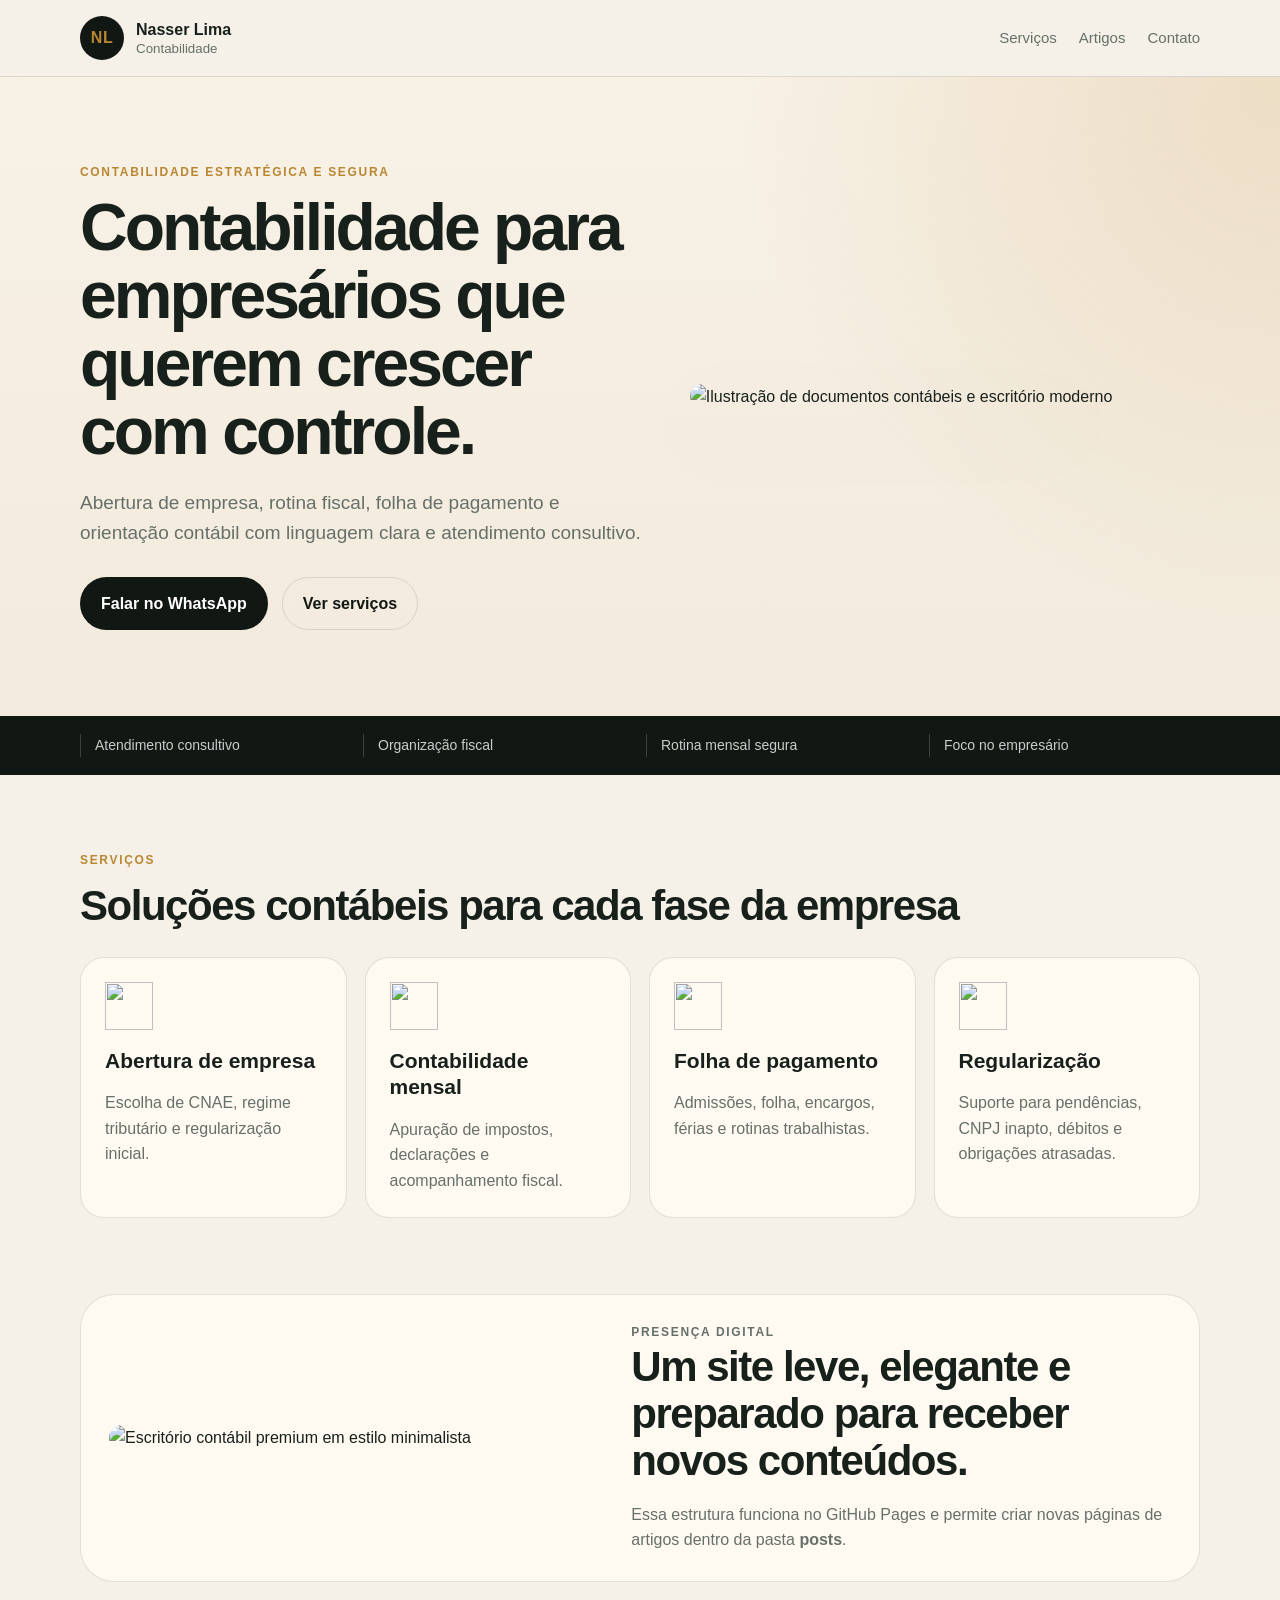
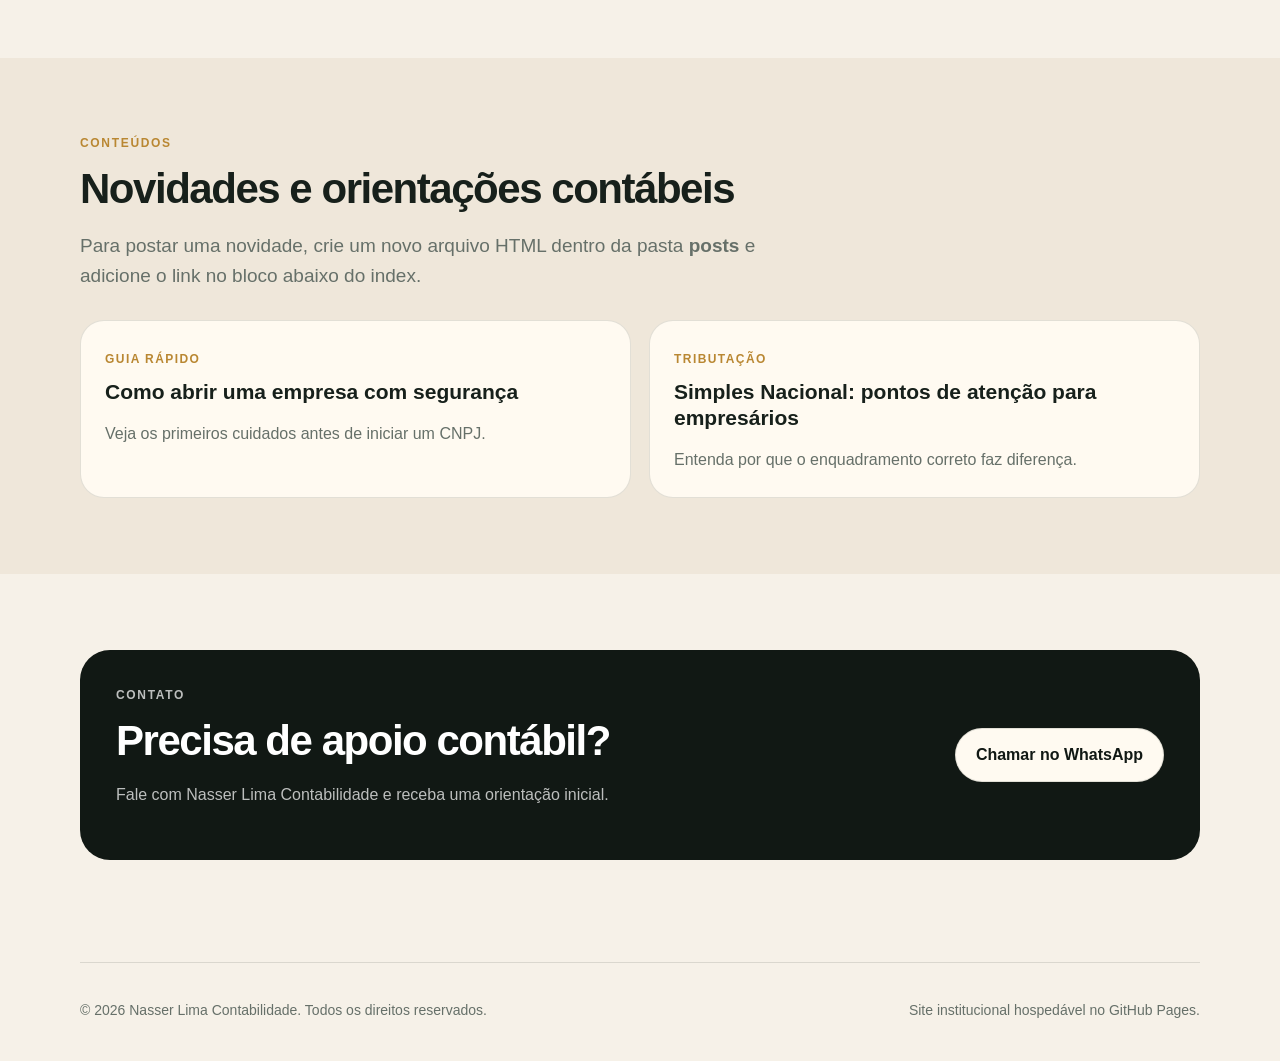
==== index.html @ 282385fc "Add files via upload" ====
<!DOCTYPE html>
<html lang="pt-BR">
<head>
  <meta charset="UTF-8" />
  <meta name="viewport" content="width=device-width, initial-scale=1.0" />
  <title>Nasser Lima Contabilidade</title>
  <meta name="description" content="Nasser Lima Contabilidade: abertura de empresas, regularização de CNPJ, Simples Nacional, folha de pagamento e assessoria contábil." />
  <link rel="stylesheet" href="style.css" />
</head>
<body>
  <header class="topbar">
    <div class="container nav">
      <div class="brand"><span class="brand-mark">NL</span><div><strong>Nasser Lima</strong><small>Contabilidade</small></div></div>
      <nav><a href="#servicos">Serviços</a><a href="#artigos">Artigos</a><a href="#contato">Contato</a></nav>
    </div>
  </header>
  <main>
    <section class="hero">
      <div class="container hero-grid">
        <div class="hero-copy">
          <p class="eyebrow">Contabilidade estratégica e segura</p>
          <h1>Contabilidade para empresários que querem crescer com controle.</h1>
          <p class="hero-text">Abertura de empresa, rotina fiscal, folha de pagamento e orientação contábil com linguagem clara e atendimento consultivo.</p>
          <div class="actions"><a class="btn primary" href="https://wa.me/5500000000000" target="_blank" rel="noopener">Falar no WhatsApp</a><a class="btn secondary" href="#servicos">Ver serviços</a></div>
        </div>
        <div class="hero-visual"><img src="assets/hero-contabilidade.svg" alt="Ilustração de documentos contábeis e escritório moderno" /></div>
      </div>
    </section>
    <section class="trust-strip"><div class="container trust-grid"><span>Atendimento consultivo</span><span>Organização fiscal</span><span>Rotina mensal segura</span><span>Foco no empresário</span></div></section>
    <section id="servicos" class="section">
      <div class="container">
        <p class="eyebrow">Serviços</p><h2>Soluções contábeis para cada fase da empresa</h2>
        <div class="cards">
          <article class="card"><img src="assets/icon-cnpj.svg" alt="" /><h3>Abertura de empresa</h3><p>Escolha de CNAE, regime tributário e regularização inicial.</p></article>
          <article class="card"><img src="assets/icon-fiscal.svg" alt="" /><h3>Contabilidade mensal</h3><p>Apuração de impostos, declarações e acompanhamento fiscal.</p></article>
          <article class="card"><img src="assets/icon-folha.svg" alt="" /><h3>Folha de pagamento</h3><p>Admissões, folha, encargos, férias e rotinas trabalhistas.</p></article>
          <article class="card"><img src="assets/icon-regularizacao.svg" alt="" /><h3>Regularização</h3><p>Suporte para pendências, CNPJ inapto, débitos e obrigações atrasadas.</p></article>
        </div>
      </div>
    </section>
    <section class="image-section"><div class="container image-box"><img src="assets/office-premium.svg" alt="Escritório contábil premium em estilo minimalista" /><div><p class="eyebrow">Presença digital</p><h2>Um site leve, elegante e preparado para receber novos conteúdos.</h2><p>Essa estrutura funciona no GitHub Pages e permite criar novas páginas de artigos dentro da pasta <strong>posts</strong>.</p></div></div></section>
    <section id="artigos" class="section muted"><div class="container"><p class="eyebrow">Conteúdos</p><h2>Novidades e orientações contábeis</h2><p class="section-intro">Para postar uma novidade, crie um novo arquivo HTML dentro da pasta <strong>posts</strong> e adicione o link no bloco abaixo do index.</p><div class="post-list"><a class="post-item" href="posts/como-abrir-empresa.html"><span>Guia rápido</span><h3>Como abrir uma empresa com segurança</h3><p>Veja os primeiros cuidados antes de iniciar um CNPJ.</p></a><a class="post-item" href="posts/simples-nacional.html"><span>Tributação</span><h3>Simples Nacional: pontos de atenção para empresários</h3><p>Entenda por que o enquadramento correto faz diferença.</p></a></div></div></section>
    <section id="contato" class="section contact"><div class="container contact-box"><div><p class="eyebrow">Contato</p><h2>Precisa de apoio contábil?</h2><p>Fale com Nasser Lima Contabilidade e receba uma orientação inicial.</p></div><a class="btn primary light" href="https://wa.me/5500000000000" target="_blank" rel="noopener">Chamar no WhatsApp</a></div></section>
  </main>
  <footer><div class="container footer-grid"><p>© 2026 Nasser Lima Contabilidade. Todos os direitos reservados.</p><p>Site institucional hospedável no GitHub Pages.</p></div></footer>
</body>
</html>
---- style.css ----
:root{--bg:#f6f1e8;--paper:#fffaf1;--ink:#17201b;--muted:#667069;--gold:#b98732;--dark:#111814;--line:rgba(17,24,20,.12)}*{box-sizing:border-box}html{scroll-behavior:smooth}body{margin:0;font-family:Arial,Helvetica,sans-serif;background:var(--bg);color:var(--ink);line-height:1.6}a{color:inherit;text-decoration:none}img{max-width:100%;display:block}.container{width:min(1120px,92%);margin:auto}.topbar{position:sticky;top:0;z-index:5;background:rgba(246,241,232,.92);backdrop-filter:blur(12px);border-bottom:1px solid var(--line)}.nav{height:76px;display:flex;align-items:center;justify-content:space-between;gap:24px}.brand{display:flex;align-items:center;gap:12px}.brand-mark{width:44px;height:44px;border-radius:50%;display:grid;place-items:center;background:var(--dark);color:var(--gold);font-weight:700;letter-spacing:.04em}.brand small{display:block;color:var(--muted);margin-top:-4px}nav{display:flex;gap:22px;color:var(--muted);font-size:15px}nav a:hover{color:var(--ink)}.hero{padding:86px 0;background:radial-gradient(circle at top right,rgba(185,135,50,.18),transparent 38%),linear-gradient(180deg,#f8f1e6 0%,#f2eadc 100%)}.hero-grid{display:grid;grid-template-columns:1.05fr .95fr;gap:46px;align-items:center}.hero-visual img{border-radius:38px;filter:drop-shadow(0 28px 55px rgba(17,24,20,.14))}.eyebrow{text-transform:uppercase;letter-spacing:.14em;color:var(--gold);font-size:12px;font-weight:700;margin:0 0 12px}h1{font-size:clamp(38px,6vw,66px);line-height:1.03;margin:0 0 22px;letter-spacing:-.045em}h2{font-size:clamp(28px,4vw,42px);line-height:1.12;margin:0 0 18px;letter-spacing:-.035em}h3{margin:0 0 10px;font-size:21px;line-height:1.25}.hero-text,.section-intro{font-size:19px;color:var(--muted);max-width:680px}.actions{display:flex;gap:14px;flex-wrap:wrap;margin-top:28px}.btn{display:inline-flex;align-items:center;justify-content:center;padding:13px 20px;border-radius:999px;font-weight:700;border:1px solid var(--line)}.btn.primary{background:var(--dark);color:#fff}.btn.secondary{background:transparent;color:var(--dark)}.btn.light{background:#fffaf1;color:#111814}.trust-strip{background:var(--dark);color:#fff}.trust-grid{display:grid;grid-template-columns:repeat(4,1fr);gap:12px;padding:18px 0;font-size:14px;color:rgba(255,255,255,.78)}.trust-grid span{border-left:1px solid rgba(255,255,255,.18);padding-left:14px}.section{padding:76px 0}.muted{background:#efe7da}.cards{display:grid;grid-template-columns:repeat(4,1fr);gap:18px;margin-top:28px}.card,.post-item{background:var(--paper);border:1px solid var(--line);border-radius:24px;padding:24px;transition:.2s ease}.card img{width:48px;height:48px;margin-bottom:18px}.card p,.post-item p,.image-box p{color:var(--muted);margin-bottom:0}.card:hover,.post-item:hover{transform:translateY(-3px);box-shadow:0 16px 44px rgba(17,24,20,.08)}.image-section{padding:0 0 76px}.image-box{display:grid;grid-template-columns:.95fr 1.05fr;gap:34px;align-items:center;background:var(--paper);border:1px solid var(--line);border-radius:34px;padding:28px}.image-box img{border-radius:28px}.post-list{display:grid;grid-template-columns:repeat(2,1fr);gap:18px;margin-top:28px}.post-item span{display:inline-block;color:var(--gold);font-size:12px;text-transform:uppercase;font-weight:700;letter-spacing:.12em;margin-bottom:10px}.contact-box{background:var(--dark);color:#fff;border-radius:30px;padding:36px;display:flex;align-items:center;justify-content:space-between;gap:24px}.contact-box p{color:rgba(255,255,255,.72)}footer{padding:26px 0;color:var(--muted);font-size:14px}.footer-grid{display:flex;justify-content:space-between;gap:20px;border-top:1px solid var(--line);padding-top:22px}@media(max-width:900px){.hero-grid,.cards,.post-list,.image-box,.trust-grid{grid-template-columns:1fr}.nav{align-items:flex-start;height:auto;padding:18px 0;flex-direction:column}nav{flex-wrap:wrap}.contact-box,.footer-grid{flex-direction:column;align-items:flex-start}h1{font-size:42px}}
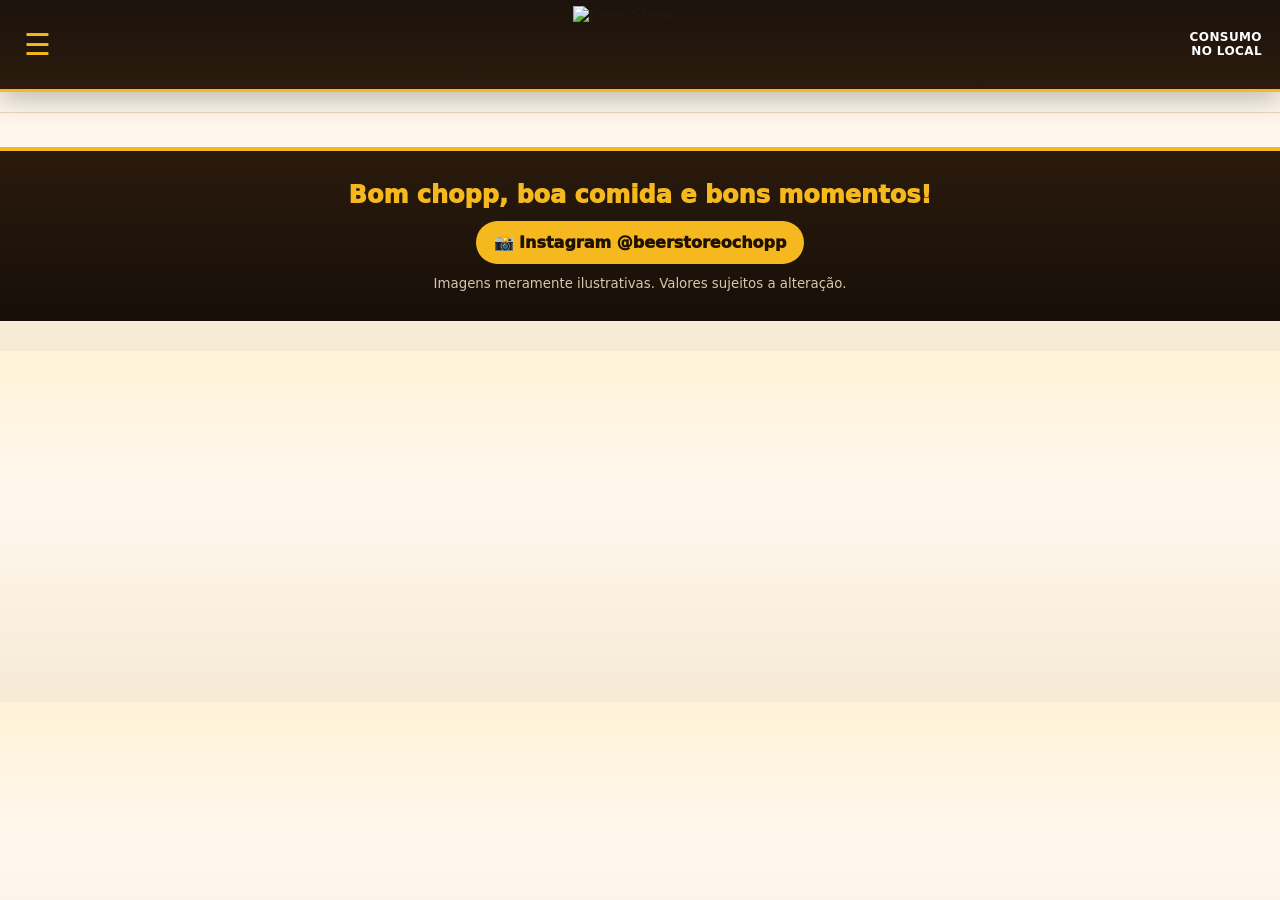
==== commit 61d72c8b: "Add files via upload" ====
--- a/index.html
+++ b/index.html
@@ -1,47 +1,31 @@
-<!DOCTYPE html>
+<!doctype html>
 <html lang="pt-BR">
 <head>
-  <meta charset="UTF-8" />
-  <meta name="viewport" content="width=device-width, initial-scale=1.0" />
-  <title>Nasser Lima Contabilidade</title>
-  <meta name="description" content="Nasser Lima Contabilidade: abertura de empresas, regularização de CNPJ, Simples Nacional, folha de pagamento e assessoria contábil." />
-  <link rel="stylesheet" href="style.css" />
+  <meta charset="utf-8">
+  <meta name="viewport" content="width=device-width, initial-scale=1">
+  <title>Beer Store | Cardápio Digital</title>
+  <meta name="description" content="Cardápio digital Beer Store - consumo no local">
+  <link rel="stylesheet" href="style.css">
 </head>
 <body>
-  <header class="topbar">
-    <div class="container nav">
-      <div class="brand"><span class="brand-mark">NL</span><div><strong>Nasser Lima</strong><small>Contabilidade</small></div></div>
-      <nav><a href="#servicos">Serviços</a><a href="#artigos">Artigos</a><a href="#contato">Contato</a></nav>
+  <header class="topo">
+    <button class="menu-btn" aria-label="Menu">☰</button>
+    <img src="imagens/logo.webp" class="logo" alt="Beer Store">
+    <span class="badge-local">Consumo<br>no local</span>
+  </header>
+  <nav class="nav" id="nav"></nav>
+  <main>
+    <div id="happyHour" class="happy hidden">
+      <strong>🍹 HAPPY HOUR</strong><span>Caipiroscas especiais no horário promocional.</span>
     </div>
-  </header>
-  <main>
-    <section class="hero">
-      <div class="container hero-grid">
-        <div class="hero-copy">
-          <p class="eyebrow">Contabilidade estratégica e segura</p>
-          <h1>Contabilidade para empresários que querem crescer com controle.</h1>
-          <p class="hero-text">Abertura de empresa, rotina fiscal, folha de pagamento e orientação contábil com linguagem clara e atendimento consultivo.</p>
-          <div class="actions"><a class="btn primary" href="https://wa.me/5500000000000" target="_blank" rel="noopener">Falar no WhatsApp</a><a class="btn secondary" href="#servicos">Ver serviços</a></div>
-        </div>
-        <div class="hero-visual"><img src="assets/hero-contabilidade.svg" alt="Ilustração de documentos contábeis e escritório moderno" /></div>
-      </div>
-    </section>
-    <section class="trust-strip"><div class="container trust-grid"><span>Atendimento consultivo</span><span>Organização fiscal</span><span>Rotina mensal segura</span><span>Foco no empresário</span></div></section>
-    <section id="servicos" class="section">
-      <div class="container">
-        <p class="eyebrow">Serviços</p><h2>Soluções contábeis para cada fase da empresa</h2>
-        <div class="cards">
-          <article class="card"><img src="assets/icon-cnpj.svg" alt="" /><h3>Abertura de empresa</h3><p>Escolha de CNAE, regime tributário e regularização inicial.</p></article>
-          <article class="card"><img src="assets/icon-fiscal.svg" alt="" /><h3>Contabilidade mensal</h3><p>Apuração de impostos, declarações e acompanhamento fiscal.</p></article>
-          <article class="card"><img src="assets/icon-folha.svg" alt="" /><h3>Folha de pagamento</h3><p>Admissões, folha, encargos, férias e rotinas trabalhistas.</p></article>
-          <article class="card"><img src="assets/icon-regularizacao.svg" alt="" /><h3>Regularização</h3><p>Suporte para pendências, CNPJ inapto, débitos e obrigações atrasadas.</p></article>
-        </div>
-      </div>
-    </section>
-    <section class="image-section"><div class="container image-box"><img src="assets/office-premium.svg" alt="Escritório contábil premium em estilo minimalista" /><div><p class="eyebrow">Presença digital</p><h2>Um site leve, elegante e preparado para receber novos conteúdos.</h2><p>Essa estrutura funciona no GitHub Pages e permite criar novas páginas de artigos dentro da pasta <strong>posts</strong>.</p></div></div></section>
-    <section id="artigos" class="section muted"><div class="container"><p class="eyebrow">Conteúdos</p><h2>Novidades e orientações contábeis</h2><p class="section-intro">Para postar uma novidade, crie um novo arquivo HTML dentro da pasta <strong>posts</strong> e adicione o link no bloco abaixo do index.</p><div class="post-list"><a class="post-item" href="posts/como-abrir-empresa.html"><span>Guia rápido</span><h3>Como abrir uma empresa com segurança</h3><p>Veja os primeiros cuidados antes de iniciar um CNPJ.</p></a><a class="post-item" href="posts/simples-nacional.html"><span>Tributação</span><h3>Simples Nacional: pontos de atenção para empresários</h3><p>Entenda por que o enquadramento correto faz diferença.</p></a></div></div></section>
-    <section id="contato" class="section contact"><div class="container contact-box"><div><p class="eyebrow">Contato</p><h2>Precisa de apoio contábil?</h2><p>Fale com Nasser Lima Contabilidade e receba uma orientação inicial.</p></div><a class="btn primary light" href="https://wa.me/5500000000000" target="_blank" rel="noopener">Chamar no WhatsApp</a></div></section>
+    <section class="hero" id="hero"></section>
+    <div id="app"></div>
+    <footer class="footer">
+      <p class="slogan">Bom chopp, boa comida e bons momentos!</p>
+      <a class="instagram" href="https://www.instagram.com/beerstoreochopp/" target="_blank" rel="noopener">📸 Instagram @beerstoreochopp</a>
+      <small>Imagens meramente ilustrativas. Valores sujeitos a alteração.</small>
+    </footer>
   </main>
-  <footer><div class="container footer-grid"><p>© 2026 Nasser Lima Contabilidade. Todos os direitos reservados.</p><p>Site institucional hospedável no GitHub Pages.</p></div></footer>
+  <script src="script.js"></script>
 </body>
 </html>
--- a/style.css
+++ b/style.css
@@ -1 +1,10 @@
- :root{--bg:#f6f1e8;--paper:#fffaf1;--ink:#17201b;--muted:#667069;--gold:#b98732;--dark:#111814;--line:rgba(17,24,20,.12)}*{box-sizing:border-box}html{scroll-behavior:smooth}body{margin:0;font-family:Arial,Helvetica,sans-serif;background:var(--bg);color:var(--ink);line-height:1.6}a{color:inherit;text-decoration:none}img{max-width:100%;display:block}.container{width:min(1120px,92%);margin:auto}.topbar{position:sticky;top:0;z-index:5;background:rgba(246,241,232,.92);backdrop-filter:blur(12px);border-bottom:1px solid var(--line)}.nav{height:76px;display:flex;align-items:center;justify-content:space-between;gap:24px}.brand{display:flex;align-items:center;gap:12px}.brand-mark{width:44px;height:44px;border-radius:50%;display:grid;place-items:center;background:var(--dark);color:var(--gold);font-weight:700;letter-spacing:.04em}.brand small{display:block;color:var(--muted);margin-top:-4px}nav{display:flex;gap:22px;color:var(--muted);font-size:15px}nav a:hover{color:var(--ink)}.hero{padding:86px 0;background:radial-gradient(circle at top right,rgba(185,135,50,.18),transparent 38%),linear-gradient(180deg,#f8f1e6 0%,#f2eadc 100%)}.hero-grid{display:grid;grid-template-columns:1.05fr .95fr;gap:46px;align-items:center}.hero-visual img{border-radius:38px;filter:drop-shadow(0 28px 55px rgba(17,24,20,.14))}.eyebrow{text-transform:uppercase;letter-spacing:.14em;color:var(--gold);font-size:12px;font-weight:700;margin:0 0 12px}h1{font-size:clamp(38px,6vw,66px);line-height:1.03;margin:0 0 22px;letter-spacing:-.045em}h2{font-size:clamp(28px,4vw,42px);line-height:1.12;margin:0 0 18px;letter-spacing:-.035em}h3{margin:0 0 10px;font-size:21px;line-height:1.25}.hero-text,.section-intro{font-size:19px;color:var(--muted);max-width:680px}.actions{display:flex;gap:14px;flex-wrap:wrap;margin-top:28px}.btn{display:inline-flex;align-items:center;justify-content:center;padding:13px 20px;border-radius:999px;font-weight:700;border:1px solid var(--line)}.btn.primary{background:var(--dark);color:#fff}.btn.secondary{background:transparent;color:var(--dark)}.btn.light{background:#fffaf1;color:#111814}.trust-strip{background:var(--dark);color:#fff}.trust-grid{display:grid;grid-template-columns:repeat(4,1fr);gap:12px;padding:18px 0;font-size:14px;color:rgba(255,255,255,.78)}.trust-grid span{border-left:1px solid rgba(255,255,255,.18);padding-left:14px}.section{padding:76px 0}.muted{background:#efe7da}.cards{display:grid;grid-template-columns:repeat(4,1fr);gap:18px;margin-top:28px}.card,.post-item{background:var(--paper);border:1px solid var(--line);border-radius:24px;padding:24px;transition:.2s ease}.card img{width:48px;height:48px;margin-bottom:18px}.card p,.post-item p,.image-box p{color:var(--muted);margin-bottom:0}.card:hover,.post-item:hover{transform:translateY(-3px);box-shadow:0 16px 44px rgba(17,24,20,.08)}.image-section{padding:0 0 76px}.image-box{display:grid;grid-template-columns:.95fr 1.05fr;gap:34px;align-items:center;background:var(--paper);border:1px solid var(--line);border-radius:34px;padding:28px}.image-box img{border-radius:28px}.post-list{display:grid;grid-template-columns:repeat(2,1fr);gap:18px;margin-top:28px}.post-item span{display:inline-block;color:var(--gold);font-size:12px;text-transform:uppercase;font-weight:700;letter-spacing:.12em;margin-bottom:10px}.contact-box{background:var(--dark);color:#fff;border-radius:30px;padding:36px;display:flex;align-items:center;justify-content:space-between;gap:24px}.contact-box p{color:rgba(255,255,255,.72)}footer{padding:26px 0;color:var(--muted);font-size:14px}.footer-grid{display:flex;justify-content:space-between;gap:20px;border-top:1px solid var(--line);padding-top:22px}@media(max-width:900px){.hero-grid,.cards,.post-list,.image-box,.trust-grid{grid-template-columns:1fr}.nav{align-items:flex-start;height:auto;padding:18px 0;flex-direction:column}nav{flex-wrap:wrap}.contact-box,.footer-grid{flex-direction:column;align-items:flex-start}h1{font-size:42px}}+
+:root{--amarelo:#f5b91f;--dourado:#c99222;--vermelho:#c61620;--preto:#15110d;--marrom:#2d1b10;--creme:#fff5e4;--card:#fffaf0;--texto:#211a14;--muted:#6b5b4a;--borda:#ead8ba;}
+*{box-sizing:border-box}html{scroll-behavior:smooth}body{margin:0;font-family:Inter,system-ui,-apple-system,Segoe UI,Arial,sans-serif;color:var(--texto);background:linear-gradient(180deg,#fff2d7 0,#fff8ef 42%,#f6ead5 100%)}
+.topo{position:sticky;top:0;z-index:20;height:92px;background:linear-gradient(180deg,#1b130c,#2c1a0d);display:flex;align-items:center;justify-content:space-between;padding:10px 18px;border-bottom:3px solid var(--amarelo);box-shadow:0 8px 25px rgba(0,0,0,.25)}
+.logo{height:78px;max-width:58vw;object-fit:contain}.menu-btn{border:0;background:transparent;color:var(--amarelo);font-size:30px}.badge-local{text-transform:uppercase;font-weight:900;font-size:12px;line-height:1.1;color:#fff;text-align:right;letter-spacing:.4px}
+.nav{position:sticky;top:92px;z-index:19;display:flex;gap:8px;overflow-x:auto;padding:10px 12px;background:rgba(255,248,236,.96);backdrop-filter:blur(8px);border-bottom:1px solid var(--borda)}.nav a{white-space:nowrap;text-decoration:none;color:var(--texto);font-weight:900;border:1px solid var(--borda);border-radius:999px;padding:11px 16px;background:#fff;box-shadow:0 3px 12px rgba(0,0,0,.06)}.nav a:first-child{background:linear-gradient(180deg,#ffd750,#f0b51f);border-color:#e2a513}.happy{max-width:1120px;margin:14px auto 0;padding:12px 18px;border-radius:18px;background:linear-gradient(90deg,#fff,#fff2bf);border:1px solid #f1c54a;box-shadow:0 8px 20px rgba(201,146,34,.15);display:flex;gap:12px;align-items:center;justify-content:center;color:#3a2510}.happy strong{color:var(--vermelho)}.hidden{display:none!important}
+main{padding-bottom:30px}.hero{max-width:1120px;margin:16px auto 22px;padding:0 14px}.hero-card{position:relative;overflow:hidden;border-radius:28px;background:#1e1209;min-height:360px;box-shadow:0 15px 40px rgba(50,30,10,.28);border:1px solid rgba(201,146,34,.45)}.hero-card img{width:100%;height:360px;object-fit:cover;display:block;filter:saturate(1.05) contrast(1.05)}.hero-overlay{position:absolute;inset:0;background:linear-gradient(90deg,rgba(0,0,0,.72),rgba(0,0,0,.25),rgba(0,0,0,.05));display:flex;align-items:end}.hero-text{padding:28px;color:white;max-width:560px}.hero .tag{display:inline-flex;gap:6px;align-items:center;background:var(--amarelo);color:#221300;font-weight:900;padding:7px 12px;border-radius:999px;margin-bottom:12px}.hero h1{font-size:clamp(38px,8vw,80px);line-height:.92;margin:0 0 12px;text-transform:uppercase;letter-spacing:1px}.hero p{font-size:18px;margin:0 0 18px}.hero .price{font-size:25px;color:var(--amarelo);font-weight:950}.hero .cta{display:inline-block;margin-top:14px;background:var(--amarelo);color:#211300;text-decoration:none;font-weight:950;padding:13px 18px;border-radius:14px}
+.section{max-width:1120px;margin:28px auto;padding:0 14px;scroll-margin-top:155px}.section-head{text-align:center;margin-bottom:18px}.section-head h2{font-size:clamp(28px,7vw,52px);margin:0;text-transform:uppercase;letter-spacing:.8px}.section-head p{margin:6px auto 0;color:var(--muted);max-width:620px}.grid{display:grid;grid-template-columns:repeat(2,minmax(0,1fr));gap:13px}.card{background:var(--card);border:1px solid var(--borda);border-radius:18px;overflow:hidden;box-shadow:0 8px 18px rgba(69,41,14,.12);position:relative}.card img{width:100%;height:160px;object-fit:cover;display:block}.card-body{padding:12px}.card h3{margin:0 0 7px;font-size:18px;line-height:1.05;text-transform:uppercase}.card p{margin:0;color:#584a3b;font-size:13px;line-height:1.3}.card .preco{margin-top:10px;color:var(--vermelho);font-size:18px;font-weight:950}.selo{position:absolute;top:10px;left:10px;background:var(--amarelo);color:#201203;padding:6px 9px;border-radius:999px;font-size:11px;font-weight:950;text-transform:uppercase}.drink-group{margin:18px 0;background:rgba(255,255,255,.65);border:1px solid var(--borda);border-radius:22px;overflow:hidden}.drink-header{display:grid;grid-template-columns:110px 1fr;gap:12px;align-items:center;padding:12px;background:linear-gradient(90deg,#fff9ed,#fff2d1)}.drink-header img{width:110px;height:82px;object-fit:cover;border-radius:15px}.drink-header h3{margin:0;text-transform:uppercase;font-size:22px}.list{padding:8px 14px 14px}.row{display:grid;grid-template-columns:1fr auto;gap:12px;padding:10px 0;border-bottom:1px dashed #d8c39e}.row:last-child{border-bottom:0}.row strong{font-size:15px}.row span{font-size:13px;color:var(--muted)}.row .valor{font-weight:950;color:#20150a;text-align:right;white-space:nowrap}.whisky-grid{display:grid;grid-template-columns:repeat(2,minmax(0,1fr));gap:12px}.whisky-card{background:#fffaf0;border:1px solid var(--borda);border-radius:16px;padding:13px;box-shadow:0 6px 15px rgba(0,0,0,.08)}.whisky-card h3{font-size:15px;margin:0 0 10px}.whisky-prices{display:flex;justify-content:space-between;gap:8px;font-size:13px}.whisky-prices b{display:block;color:var(--vermelho);font-size:14px}.footer{margin-top:34px;background:linear-gradient(180deg,#2b1a0d,#160f09);color:#fff;text-align:center;padding:30px 18px;border-top:4px solid var(--amarelo)}.slogan{font-size:24px;font-weight:950;color:var(--amarelo);margin:0 0 12px}.instagram{display:inline-block;color:#201100;background:var(--amarelo);padding:12px 18px;border-radius:999px;text-decoration:none;font-weight:950;margin-bottom:12px}.footer small{display:block;color:#d8c7aa}.empty{display:none}
+@media (min-width:720px){.grid{grid-template-columns:repeat(3,minmax(0,1fr));gap:18px}.card img{height:210px}.card h3{font-size:22px}.card p{font-size:15px}.card .preco{font-size:22px}.drink-header{grid-template-columns:160px 1fr}.drink-header img{width:160px;height:110px}.whisky-grid{grid-template-columns:repeat(3,minmax(0,1fr))}}
+@media (max-width:520px){.topo{height:82px}.logo{height:66px}.nav{top:82px}.hero-card{min-height:300px}.hero-card img{height:300px}.hero-text{padding:20px}.hero h1{font-size:42px}.hero p{font-size:15px}.hero .price{font-size:21px}.card img{height:135px}.card h3{font-size:15px}.card p{font-size:12px}.card .preco{font-size:15px}.section{scroll-margin-top:145px}.whisky-card{padding:10px}.whisky-prices{font-size:12px;flex-direction:column;gap:4px}.row{grid-template-columns:1fr}.row .valor{text-align:left}.drink-header{grid-template-columns:86px 1fr}.drink-header img{width:86px;height:70px}.drink-header h3{font-size:18px}}
